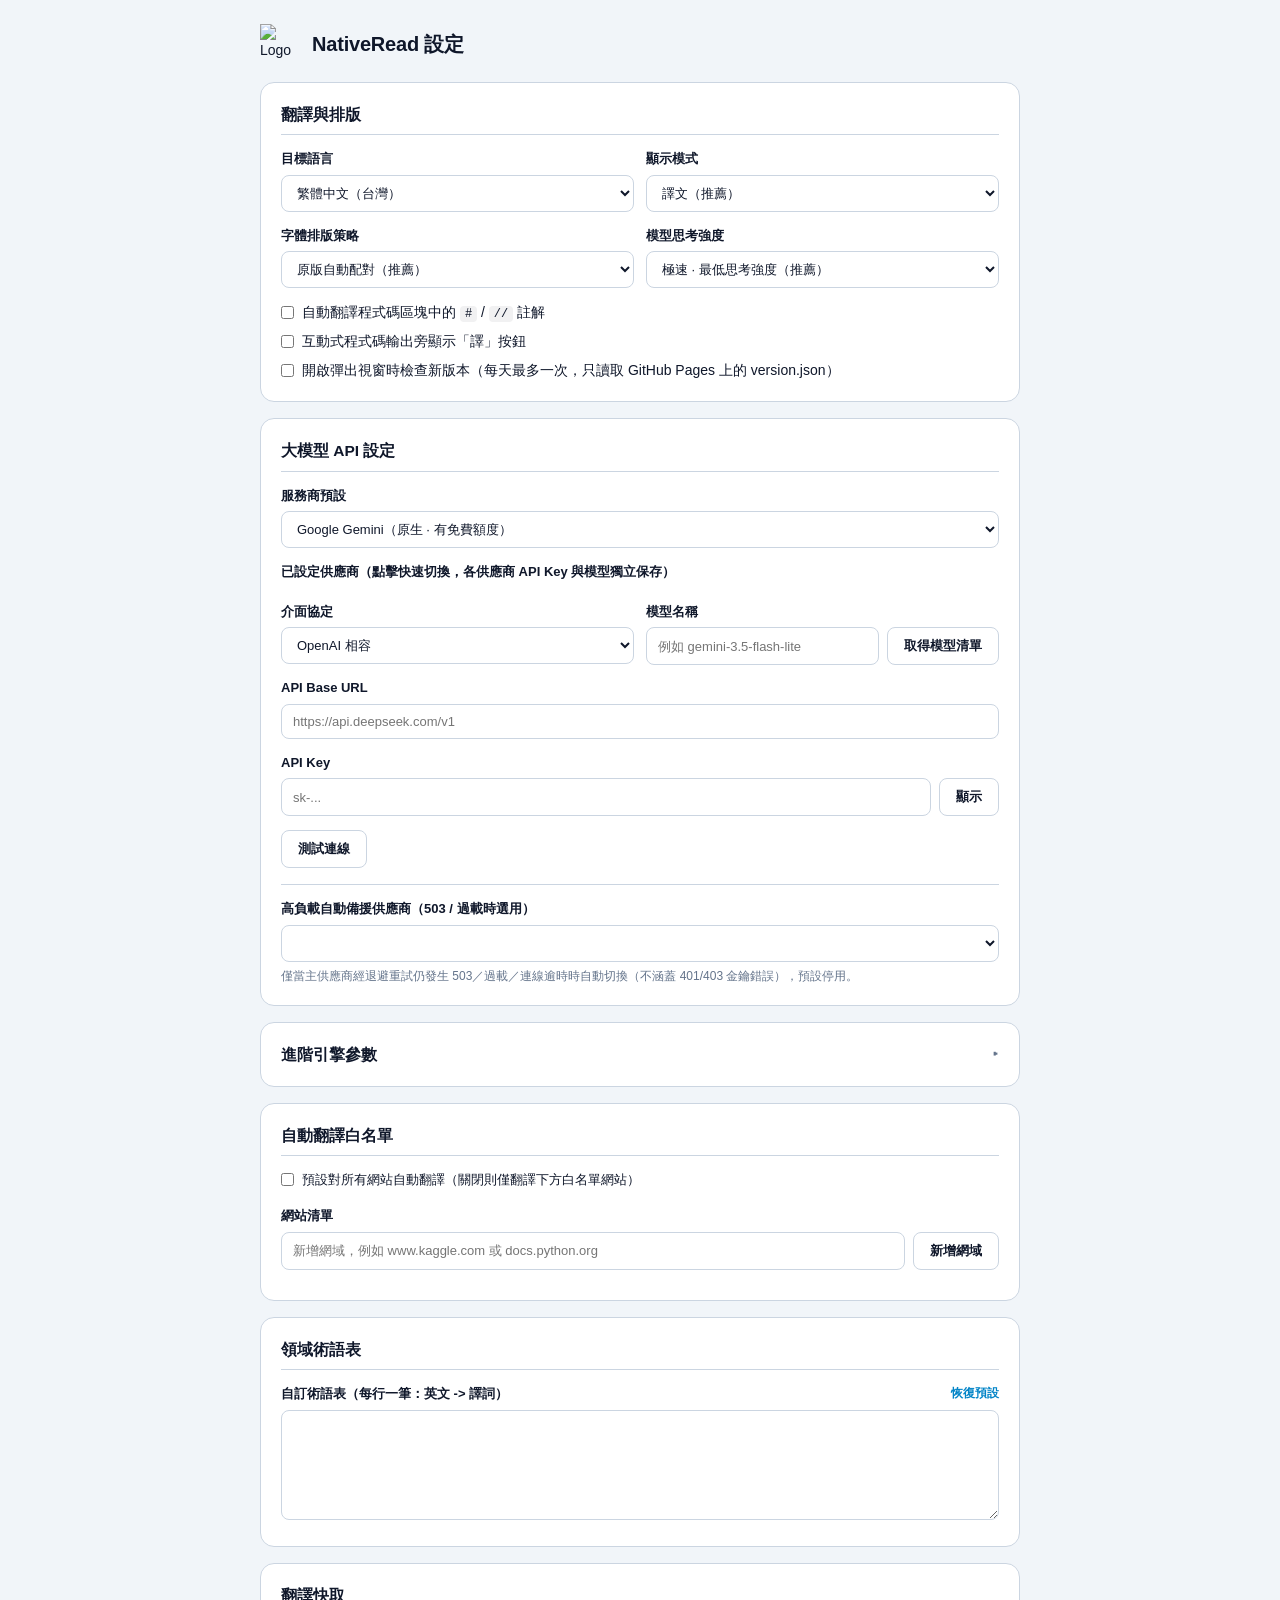
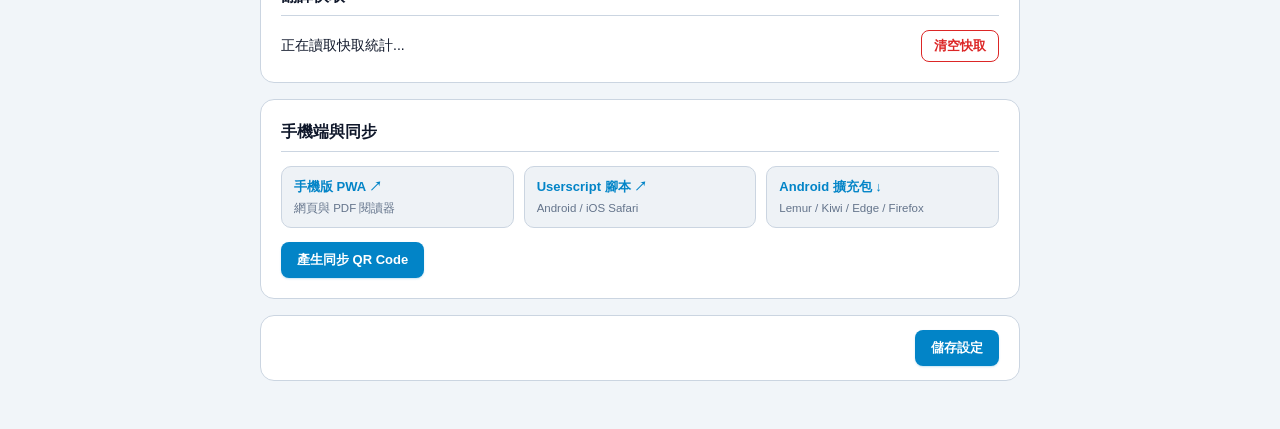
==== options/options.html @ 1e2073c2 "feat(v2.8.0): multi-provider profiles, failover & commercial-grade hardening - Add multi-provider pr" ====
<!DOCTYPE html>
<html lang="zh-TW">
<head>
  <meta charset="utf-8">
  <meta name="viewport" content="width=device-width, initial-scale=1">
  <meta name="color-scheme" content="light dark">
  <title>NativeRead — 設定</title>
  <link rel="stylesheet" href="options.css">
</head>
<body>
  <main class="container">
    <header class="page-header">
      <img src="../icons/icon-128.png" alt="Logo" width="40" height="40">
      <div>
        <h1>NativeRead 設定</h1>
      </div>
    </header>

    <section class="panel">
      <h2>翻譯與排版</h2>

      <div class="grid-2">
        <div class="field">
          <label for="lang-select">目標語言</label>
          <select id="lang-select"></select>
        </div>
        <div class="field">
          <label for="mode-select">顯示模式</label>
          <select id="mode-select">
            <option value="replace">譯文（推薦）</option>
            <option value="original">僅原文</option>
            <option value="bilingual">簡潔雙語</option>
          </select>
        </div>
      </div>

      <div id="custom-lang-wrap" class="field hidden" hidden>
        <label for="custom-lang-input">自訂目標語言名稱</label>
        <input id="custom-lang-input" type="text" placeholder="例如：Traditional Chinese (Hong Kong), Thai">
      </div>

      <div class="grid-2">
        <div class="field">
          <label for="typography-match">字體排版策略</label>
          <select id="typography-match">
            <option value="native">原版自動配對（推薦）</option>
            <option value="system">系統清晰黑體</option>
            <option value="preserve">沿用原站字體</option>
          </select>
        </div>
        <div class="field">
          <label for="thinking-effort">模型思考強度</label>
          <select id="thinking-effort">
            <option value="fastest">極速 · 最低思考強度（推薦）</option>
            <option value="balanced">平衡 · 低思考強度</option>
            <option value="deep">深度 · 中等思考強度</option>
          </select>
        </div>
      </div>

      <div class="check-stack">
        <label class="inline-check">
          <input id="translate-code-comments" type="checkbox">
          <span>自動翻譯程式碼區塊中的 <code>#</code> / <code>//</code> 註解</span>
        </label>
        <label class="inline-check">
          <input id="show-output-btn" type="checkbox">
          <span>互動式程式碼輸出旁顯示「譯」按鈕</span>
        </label>
        <label class="inline-check">
          <input id="check-for-updates" type="checkbox">
          <span>開啟彈出視窗時檢查新版本（每天最多一次，只讀取 GitHub Pages 上的 version.json）</span>
        </label>
      </div>
    </section>

    <section class="panel">
      <h2>大模型 API 設定</h2>

      <div class="field">
        <label for="provider-select">服務商預設</label>
        <select id="provider-select"></select>
        <p id="provider-hint" class="hint"></p>
      </div>

      <div id="saved-providers-wrap" class="field">
        <label>已設定供應商（點擊快速切換，各供應商 API Key 與模型獨立保存）</label>
        <div id="saved-providers-list" class="provider-chips"></div>
      </div>

      <div class="grid-2">
        <div class="field">
          <label for="protocol-select">介面協定</label>
          <select id="protocol-select">
            <option value="openai">OpenAI 相容</option>
            <option value="gemini">Google Gemini 原生</option>
            <option value="anthropic">Anthropic Claude 原生</option>
          </select>
        </div>
        <div class="field">
          <label for="model-input">模型名稱</label>
          <div class="input-with-btn">
            <input id="model-input" type="text" list="model-suggestions" placeholder="例如 gemini-3.5-flash-lite">
            <button id="btn-list-models" type="button" class="btn secondary">取得模型清單</button>
          </div>
          <datalist id="model-suggestions"></datalist>
          <p id="model-list-status" class="hint" hidden></p>
        </div>
      </div>

      <div class="field">
        <label for="baseurl-input">API Base URL</label>
        <input id="baseurl-input" type="url" placeholder="https://api.deepseek.com/v1">
      </div>

      <div class="field">
        <label for="apikey-input">API Key</label>
        <div class="input-with-btn">
          <input id="apikey-input" type="password" autocomplete="off" placeholder="sk-...">
          <button id="btn-toggle-key" type="button" class="btn secondary">顯示</button>
        </div>
      </div>

      <div class="btn-row">
        <button id="btn-test" type="button" class="btn secondary">測試連線</button>
      </div>
      <div id="test-result" class="test-box hidden" hidden></div>

      <div class="field fallback-field">
        <label for="fallback-provider-select">高負載自動備援供應商（503 / 過載時選用）</label>
        <select id="fallback-provider-select"></select>
        <p class="hint">僅當主供應商經退避重試仍發生 503／過載／連線逾時時自動切換（不涵蓋 401/403 金鑰錯誤），預設停用。</p>
      </div>
    </section>

    <details class="panel details-panel">
      <summary>進階引擎參數</summary>
      <div class="details-body">
        <div class="check-stack field">
          <label class="inline-check">
            <input id="lazy-viewport" type="checkbox">
            <span>視口優先懶翻譯（捲動到哪翻到哪）</span>
          </label>
          <label class="inline-check">
            <input id="stream-translation" type="checkbox">
            <span>SSE 串流逐段即時上屏</span>
          </label>
        </div>

        <div class="grid-3 field">
          <div class="field">
            <label for="batch-size">每批段落數 (1-40)</label>
            <input id="batch-size" type="number" min="1" max="40" step="1">
          </div>
          <div class="field">
            <label for="max-batch-chars">每批字元上限 (800-20000)</label>
            <input id="max-batch-chars" type="number" min="800" max="20000" step="100">
          </div>
          <div class="field">
            <label for="temperature-input">Temperature (0.0-1.0)</label>
            <input id="temperature-input" type="number" min="0" max="1" step="0.1">
          </div>
        </div>

        <div class="field">
          <p class="hint">請求端點：<code id="endpoint-preview"></code></p>
        </div>
      </div>
    </details>

    <section class="panel">
      <h2>自動翻譯白名單</h2>

      <div class="field">
        <label class="inline-check">
          <input id="global-auto-translate" type="checkbox">
          <span>預設對所有網站自動翻譯（關閉則僅翻譯下方白名單網站）</span>
        </label>
      </div>

      <div class="field">
        <label for="whitelist-host-input">網站清單</label>
        <div class="input-with-btn">
          <input id="whitelist-host-input" type="text" placeholder="新增網域，例如 www.kaggle.com 或 docs.python.org">
          <button id="btn-add-host" type="button" class="btn secondary">新增網域</button>
        </div>
        <p id="whitelist-feedback" class="hint"></p>
        <div id="whitelist-list" class="host-chips" aria-label="已加入自動翻譯白名單的網站"></div>
      </div>
    </section>

    <section class="panel">
      <h2>領域術語表</h2>

      <div class="field">
        <div class="label-row">
          <label for="glossary-input">自訂術語表（每行一筆：英文 -&gt; 譯詞）</label>
          <button id="btn-reset-glossary" type="button" class="link-btn">恢復預設</button>
        </div>
        <textarea id="glossary-input" rows="6"></textarea>
      </div>
    </section>

    <section class="panel">
      <h2>翻譯快取</h2>
      <div class="cache-bar">
        <span id="cache-stats">正在讀取快取統計...</span>
        <button id="btn-clear-cache" type="button" class="btn danger-outline">清空快取</button>
      </div>
    </section>

    <section class="panel">
      <h2>手機端與同步</h2>

      <div class="mobile-links-grid">
        <a class="mobile-link-card" href="https://chih-kai-wang.github.io/native-read/" target="_blank" rel="noopener noreferrer">
          <strong>手機版 PWA ↗</strong>
          <span>網頁與 PDF 閱讀器</span>
        </a>
        <a class="mobile-link-card" href="https://chih-kai-wang.github.io/native-read/nativeread.user.js" target="_blank" rel="noopener noreferrer">
          <strong>Userscript 腳本 ↗</strong>
          <span>Android / iOS Safari</span>
        </a>
        <a class="mobile-link-card" href="https://chih-kai-wang.github.io/native-read/nativeread-android-extension.zip" target="_blank" rel="noopener noreferrer">
          <strong>Android 擴充包 ↓</strong>
          <span>Lemur / Kiwi / Edge / Firefox</span>
        </a>
      </div>

      <div class="btn-row">
        <button id="btn-generate-mobile-sync" type="button" class="btn primary">產生同步 QR Code</button>
        <span id="mobile-sync-status" class="inline-status" aria-live="polite"></span>
      </div>

      <div id="mobile-sync-box" class="mobile-sync-box hidden" hidden>
        <div class="mobile-qr-wrap">
          <canvas id="mobile-sync-qr" width="220" height="220" aria-label="手機同步 QR Code"></canvas>
          <span class="hint">使用手機相機掃描</span>
        </div>
        <div class="mobile-url-wrap">
          <label for="mobile-sync-url">同步連結</label>
          <div class="input-with-btn">
            <input id="mobile-sync-url" type="text" readonly placeholder="尚未產生同步連結">
            <button id="btn-copy-mobile-sync" type="button" class="btn secondary" disabled>複製</button>
          </div>
        </div>
      </div>
    </section>

    <div class="save-bar">
      <span id="save-status" class="inline-status" aria-live="polite"></span>
      <button id="btn-save" type="button" class="btn primary">儲存設定</button>
    </div>
  </main>

  <script src="../shared/config.js"></script>
  <script src="../shared/cache-db.js"></script>
  <script src="options.js"></script>
</body>
</html>
---- options/options.css ----
:root {
  color-scheme: light dark;
  --bg: #f1f5f9;
  --panel: #ffffff;
  --chip-bg: #eef2f6;
  --text: #0f172a;
  --muted: #64748b;
  --border: #cbd5e1;
  --accent: #0284c7;
  --accent-hover: #0369a1;
  --primary-bg: #0284c7;
  --primary-hover: #0369a1;
  --primary-shadow: rgba(2, 132, 199, 0.22);
  --input-bg: #ffffff;
  --ok: #15803d;
  --err: #dc2626;
  --code-bg: rgba(15, 23, 42, 0.06);
}

@media (prefers-color-scheme: dark) {
  :root {
    --bg: #0b1120;
    --panel: #1e293b;
    --chip-bg: #0f172a;
    --text: #f1f5f9;
    --muted: #94a3b8;
    --border: #334155;
    --accent: #38bdf8;
    --accent-hover: #0ea5e9;
    --primary-bg: #0284c7;
    --primary-hover: #0ea5e9;
    --primary-shadow: rgba(14, 165, 233, 0.25);
    --input-bg: #0f172a;
    --ok: #4ade80;
    --err: #f87171;
    --code-bg: rgba(241, 245, 249, 0.1);
  }
}

* {
  box-sizing: border-box;
}

body {
  margin: 0;
  padding: 24px 16px 48px;
  font-family: "SF Pro Text", -apple-system, BlinkMacSystemFont, "PingFang TC", "Noto Sans TC", "Microsoft JhengHei", sans-serif;
  background: var(--bg);
  color: var(--text);
  font-size: 14px;
  line-height: 1.5;
  accent-color: var(--accent);
}

code {
  font-family: ui-monospace, SFMono-Regular, Menlo, Consolas, monospace;
  font-size: 12px;
  padding: 1px 5px;
  border-radius: 4px;
  background: var(--code-bg);
  overflow-wrap: anywhere;
}

.container {
  max-width: 760px;
  margin: 0 auto;
}

.page-header {
  display: flex;
  align-items: center;
  gap: 12px;
  margin-bottom: 18px;
}

.page-header h1 {
  margin: 0;
  font-size: 20px;
  font-weight: 700;
  letter-spacing: -0.01em;
}

.panel {
  background: var(--panel);
  border: 1px solid var(--border);
  border-radius: 14px;
  padding: 20px;
  margin-bottom: 16px;
}

.panel h2 {
  margin: 0 0 14px;
  font-size: 15.5px;
  border-bottom: 1px solid var(--border);
  padding-bottom: 8px;
}

.details-panel summary {
  cursor: pointer;
  font-size: 15.5px;
  font-weight: 700;
  list-style: none;
  display: flex;
  align-items: center;
  justify-content: space-between;
  user-select: none;
}

.details-panel summary::-webkit-details-marker {
  display: none;
}

.details-panel summary::after {
  content: '▸';
  color: var(--muted);
  font-size: 13px;
  transition: transform 0.15s ease;
}

.details-panel[open] summary::after {
  transform: rotate(90deg);
}

.details-body {
  margin-top: 14px;
  padding-top: 14px;
  border-top: 1px solid var(--border);
}

.field {
  margin-bottom: 14px;
}

.field:last-child {
  margin-bottom: 0;
}

.field label {
  display: block;
  font-weight: 600;
  margin-bottom: 6px;
  font-size: 13px;
}

.label-row {
  display: flex;
  justify-content: space-between;
  align-items: center;
  flex-wrap: wrap;
  gap: 6px;
  margin-bottom: 6px;
}

.label-row label {
  margin-bottom: 0;
}

input[type="text"],
input[type="url"],
input[type="password"],
input[type="number"],
select,
textarea {
  width: 100%;
  padding: 9px 11px;
  border: 1px solid var(--border);
  border-radius: 8px;
  background: var(--input-bg);
  color: var(--text);
  font-size: 13px;
  font-family: inherit;
}

textarea {
  font-family: ui-monospace, SFMono-Regular, Menlo, Consolas, monospace;
  resize: vertical;
}

input:focus,
select:focus,
textarea:focus,
button:focus-visible,
summary:focus-visible,
a:focus-visible {
  outline: 2px solid var(--accent);
  outline-offset: 2px;
}

.grid-2 {
  display: grid;
  grid-template-columns: repeat(2, minmax(0, 1fr));
  gap: 12px;
}

.grid-3 {
  display: grid;
  grid-template-columns: repeat(3, minmax(0, 1fr));
  gap: 12px;
}

.grid-3 > .field {
  margin-bottom: 0;
}

.input-with-btn {
  display: flex;
  gap: 8px;
}

.input-with-btn input {
  flex: 1;
  min-width: 0;
}

.hint {
  margin: 5px 0 0;
  font-size: 12px;
  color: var(--muted);
  overflow-wrap: anywhere;
}

.check-stack {
  display: flex;
  flex-direction: column;
  gap: 8px;
}

.btn-row {
  display: flex;
  align-items: center;
  gap: 10px;
  flex-wrap: wrap;
  margin-top: 14px;
}

.btn {
  border: none;
  border-radius: 8px;
  padding: 9px 16px;
  font-size: 13px;
  font-weight: 600;
  font-family: inherit;
  cursor: pointer;
  white-space: nowrap;
  transition: background 0.15s, border-color 0.15s, opacity 0.15s, transform 0.1s;
}

.btn.primary {
  background: var(--primary-bg);
  color: #ffffff;
  box-shadow: 0 1px 2px var(--primary-shadow);
}

.btn.primary:hover:not(:disabled) {
  background: var(--primary-hover);
}

.btn:active:not(:disabled) {
  transform: translateY(0.5px);
}

.btn.secondary {
  background: transparent;
  color: var(--text);
  border: 1px solid var(--border);
}

.btn.secondary:hover:not(:disabled) {
  border-color: var(--accent);
}

.btn.danger-outline {
  background: transparent;
  color: var(--err);
  border: 1px solid var(--err);
  padding: 6px 12px;
}

.btn.danger-outline:hover {
  background: rgba(220, 38, 38, 0.08);
}

.btn:disabled {
  opacity: 0.5;
  cursor: not-allowed;
}

.link-btn {
  border: none;
  background: transparent;
  color: var(--accent);
  font-size: 12px;
  font-weight: 600;
  font-family: inherit;
  cursor: pointer;
  padding: 0;
}

.link-btn:hover {
  text-decoration: underline;
}

.inline-status {
  font-size: 13px;
  font-weight: 600;
}

.inline-status.ok {
  color: var(--ok);
}

.inline-status.err {
  color: var(--err);
}

.test-box {
  margin-top: 12px;
  padding: 10px 12px;
  border-radius: 8px;
  border: 1px solid var(--border);
  font-size: 13px;
  background: var(--bg);
  overflow-wrap: anywhere;
}

.test-box.ok {
  border-color: var(--ok);
}

.test-box.err {
  border-color: var(--err);
  color: var(--err);
}

[hidden],
.hidden {
  display: none !important;
}

.inline-check {
  display: inline-flex !important;
  align-items: center;
  gap: 8px;
  cursor: pointer;
  margin-bottom: 0 !important;
  font-weight: 500 !important;
}

.inline-check input[type="checkbox"] {
  width: auto !important;
  margin: 0;
  cursor: pointer;
}

/* Whitelist Host Chips */
.host-chips {
  display: flex;
  flex-wrap: wrap;
  gap: 8px;
  margin-top: 10px;
}

.host-chip {
  display: inline-flex;
  align-items: center;
  gap: 6px;
  padding: 4px 8px 4px 11px;
  border-radius: 999px;
  background: var(--chip-bg);
  border: 1px solid var(--border);
  font-size: 12.5px;
  font-family: ui-monospace, SFMono-Regular, Menlo, Consolas, monospace;
  color: var(--text);
  max-width: 100%;
  overflow-wrap: anywhere;
}

.host-chip-remove {
  display: inline-flex;
  align-items: center;
  justify-content: center;
  width: 18px;
  height: 18px;
  border: none;
  border-radius: 50%;
  background: transparent;
  color: var(--muted);
  font-size: 14px;
  line-height: 1;
  cursor: pointer;
  padding: 0;
  flex-shrink: 0;
}

.host-chip-remove:hover {
  background: rgba(220, 38, 38, 0.14);
  color: var(--err);
}

.host-empty {
  font-size: 12.5px;
  color: var(--muted);
  padding: 4px 0;
}

/* Saved Multi-Provider Profile Chips & Fallback */
.provider-chips {
  display: flex;
  flex-wrap: wrap;
  gap: 8px;
}

.provider-chip {
  display: inline-flex;
  align-items: center;
  gap: 6px;
  padding: 4px 8px 4px 10px;
  border-radius: 999px;
  background: var(--chip-bg);
  border: 1px solid var(--border);
  color: var(--text);
  max-width: 100%;
  transition: border-color 0.15s ease, background 0.15s ease;
}

.provider-chip.active {
  border-color: var(--accent);
  box-shadow: 0 0 0 1px var(--accent);
}

.provider-chip-btn {
  display: inline-flex;
  align-items: center;
  flex-wrap: wrap;
  gap: 6px;
  border: none;
  background: transparent;
  color: inherit;
  font-family: inherit;
  font-size: 12.5px;
  font-weight: 600;
  padding: 2px 0;
  cursor: pointer;
  max-width: 100%;
  min-width: 0;
  text-align: left;
}

.provider-chip-meta {
  font-weight: 400;
  font-size: 11.5px;
  color: var(--muted);
  font-family: ui-monospace, SFMono-Regular, Menlo, Consolas, monospace;
  overflow-wrap: anywhere;
}

.provider-chip-badge {
  font-size: 10.5px;
  font-weight: 600;
  padding: 1px 6px;
  border-radius: 999px;
  background: var(--accent);
  color: #ffffff;
  white-space: nowrap;
}

.provider-chip-badge.fallback {
  background: transparent;
  border: 1px solid var(--border);
  color: var(--muted);
}

.provider-chip-remove {
  display: inline-flex;
  align-items: center;
  justify-content: center;
  width: 18px;
  height: 18px;
  border: none;
  border-radius: 50%;
  background: transparent;
  color: var(--muted);
  font-size: 14px;
  line-height: 1;
  cursor: pointer;
  padding: 0;
  flex-shrink: 0;
}

.provider-chip-remove:hover {
  background: rgba(220, 38, 38, 0.14);
  color: var(--err);
}

.fallback-field {
  margin-top: 16px;
  padding-top: 14px;
  border-top: 1px solid var(--border);
}

.cache-bar {
  display: flex;
  align-items: center;
  justify-content: space-between;
  gap: 12px;
  flex-wrap: wrap;
}

.mobile-links-grid {
  display: grid;
  grid-template-columns: repeat(3, minmax(0, 1fr));
  gap: 10px;
  margin-bottom: 14px;
}

.mobile-link-card {
  display: flex;
  flex-direction: column;
  gap: 3px;
  padding: 10px 12px;
  border-radius: 10px;
  border: 1px solid var(--border);
  background: var(--chip-bg);
  color: var(--text);
  text-decoration: none;
  font-size: 13px;
  transition: border-color 0.15s ease, background 0.15s ease;
}

.mobile-link-card strong {
  color: var(--accent);
  font-size: 13px;
  font-weight: 600;
}

.mobile-link-card span {
  font-size: 11.5px;
  color: var(--muted);
}

.mobile-link-card:hover {
  border-color: var(--accent);
}

.mobile-sync-box {
  margin-top: 16px;
  padding: 16px;
  border-radius: 12px;
  border: 1px solid var(--border);
  background: var(--bg);
  display: grid;
  grid-template-columns: auto 1fr;
  gap: 18px;
  align-items: center;
}

.mobile-qr-wrap {
  display: flex;
  flex-direction: column;
  align-items: center;
  gap: 6px;
}

#mobile-sync-qr {
  display: block;
  max-width: 100%;
  height: auto;
  background: #ffffff;
  padding: 8px;
  border-radius: 10px;
  border: 1px solid var(--border);
}

.mobile-url-wrap {
  min-width: 0;
  width: 100%;
}

.mobile-url-wrap label {
  display: block;
  font-weight: 600;
  font-size: 13px;
  margin-bottom: 6px;
}

.save-bar {
  position: static;
  display: flex;
  justify-content: flex-end;
  align-items: center;
  flex-wrap: wrap;
  gap: 12px;
  padding: 14px 20px;
  background: var(--panel);
  border: 1px solid var(--border);
  border-radius: 14px;
}

@media (max-width: 600px) {
  body {
    padding: 16px 12px 36px;
  }

  .panel {
    padding: 16px;
    border-radius: 12px;
  }

  .save-bar {
    padding: 14px 16px;
    border-radius: 12px;
  }

  .page-header h1 {
    font-size: 18px;
  }

  .grid-2,
  .grid-3,
  .mobile-links-grid,
  .mobile-sync-box {
    grid-template-columns: 1fr;
  }

  .mobile-sync-box {
    justify-items: center;
  }
}
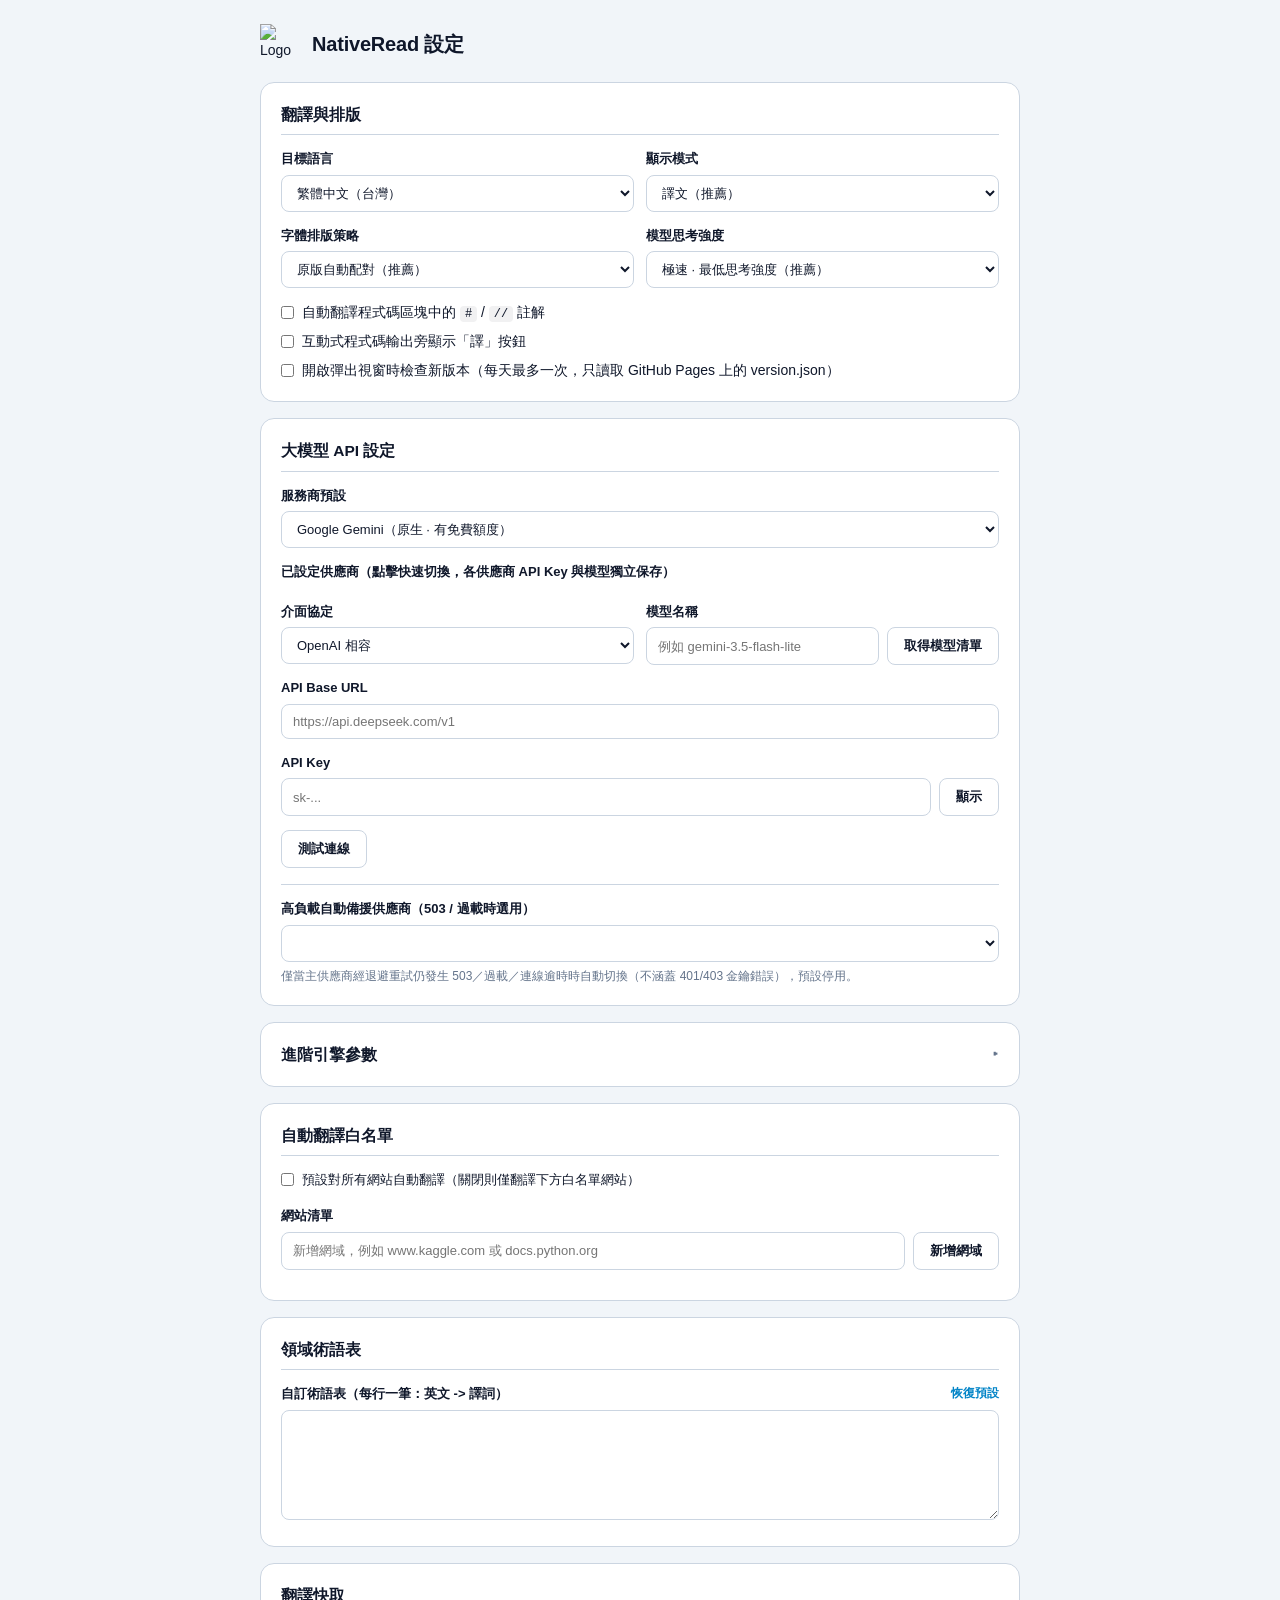
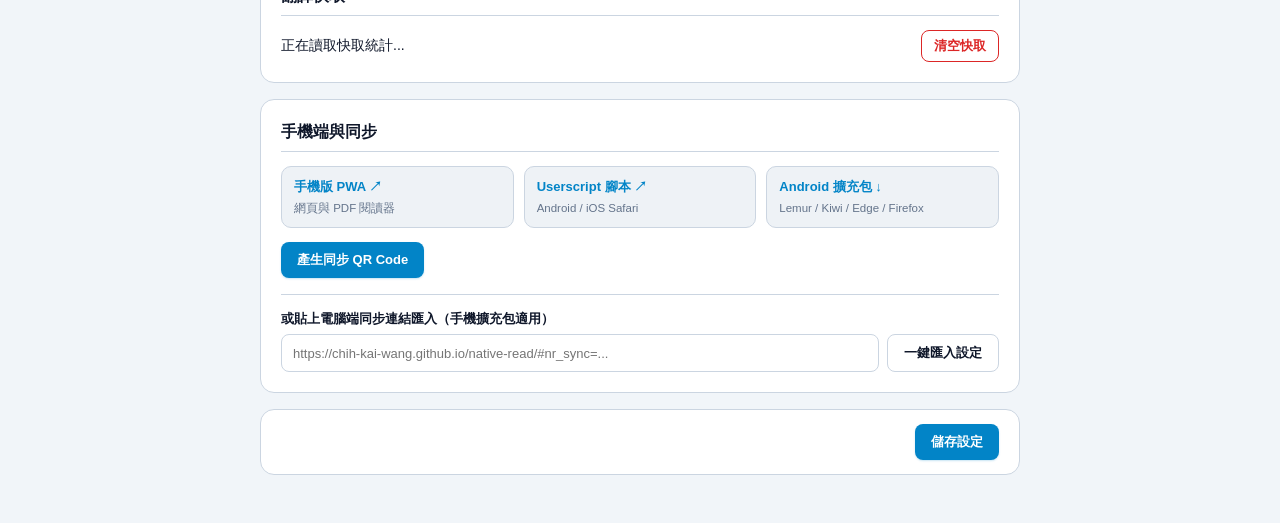
==== commit 741ced6f: "feat(v2.8.2): zero-friction mobile QR sync bridge for PWA, Userscript & Android extension" ====
--- a/options/options.html
+++ b/options/options.html
@@ -243,7 +243,20 @@
             <input id="mobile-sync-url" type="text" readonly placeholder="尚未產生同步連結">
             <button id="btn-copy-mobile-sync" type="button" class="btn secondary" disabled>複製</button>
           </div>
-        </div>
+          <p class="hint sync-guide-note">
+            1. 請直接用欲使用的手機瀏覽器（Safari／狐猴／Kiwi／Chrome）掃描 QR Code 即可於 PWA 立即翻譯。<br>
+            2. 若安裝 Userscript 或 Android 擴充包後尚未帶入金鑰，回原網頁點「立即同步設定」或將同步連結貼於下方「一鍵匯入」即可。
+          </p>
+        </div>
+      </div>
+
+      <div class="field sync-import-field">
+        <label for="import-sync-input">或貼上電腦端同步連結匯入（手機擴充包適用）</label>
+        <div class="input-with-btn">
+          <input id="import-sync-input" type="text" placeholder="https://chih-kai-wang.github.io/native-read/#nr_sync=..." autocomplete="off">
+          <button id="btn-import-mobile-sync" type="button" class="btn secondary">一鍵匯入設定</button>
+        </div>
+        <span id="import-sync-status" class="inline-status" aria-live="polite"></span>
       </div>
     </section>
 
--- a/options/options.css
+++ b/options/options.css
@@ -583,6 +583,17 @@
   margin-bottom: 6px;
 }
 
+.sync-guide-note {
+  margin: 8px 0 0;
+  line-height: 1.55;
+}
+
+.sync-import-field {
+  margin-top: 16px;
+  padding-top: 14px;
+  border-top: 1px solid var(--border);
+}
+
 .save-bar {
   position: static;
   display: flex;
